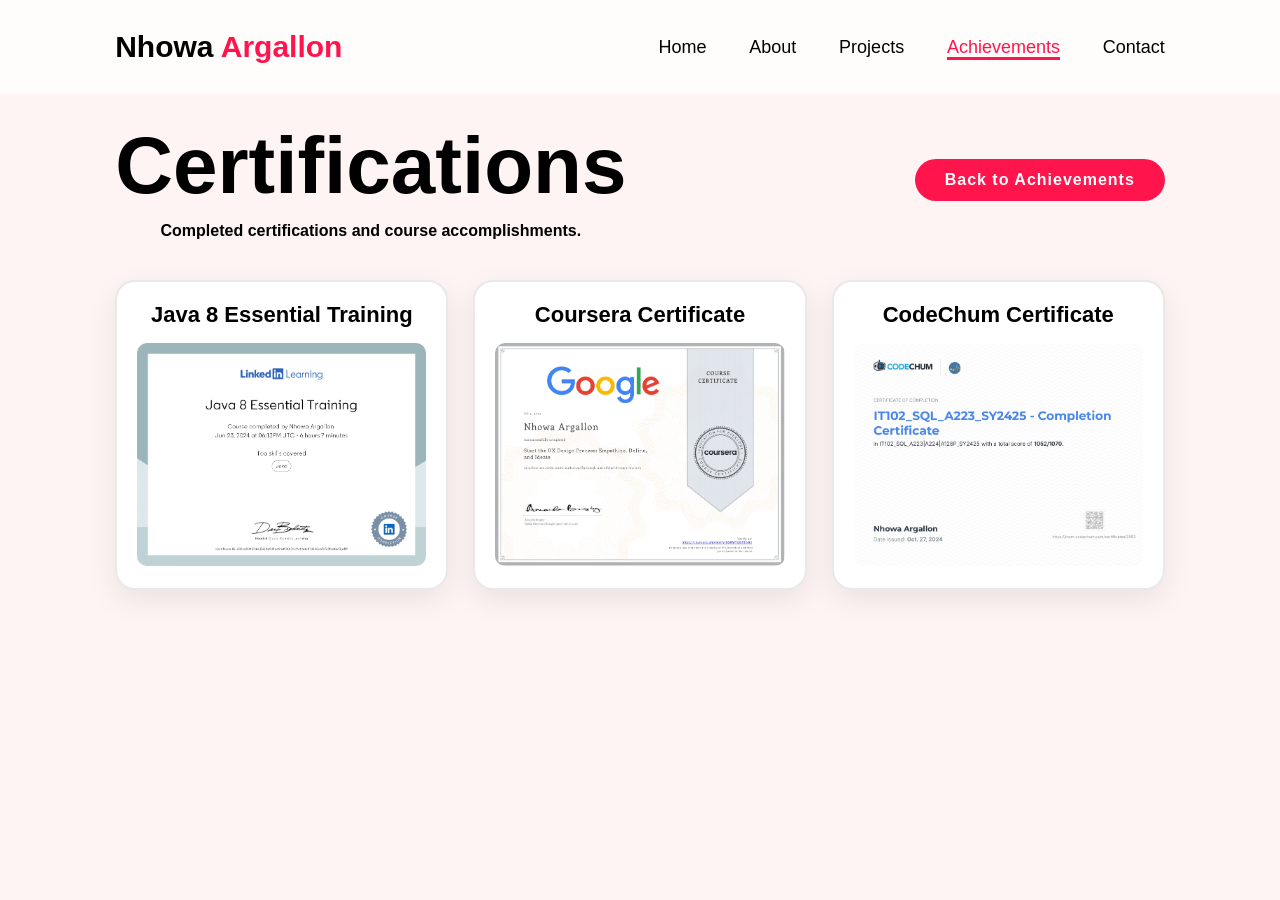
==== certifications.html @ 8a5cd334 "commit" ====
<!DOCTYPE html>
<html lang="en">
<head>
    <meta charset="UTF-8">
    <meta name="viewport" content="width=device-width, initial-scale=1.0">
    <title>Certifications</title>
    <link rel="stylesheet" href="style.css">
    <link href="https://unpkg.com/boxicons@2.1.4/css/boxicons.min.css" rel="stylesheet">
</head>
<body>
    <header class="header">
        <a href="index.html#achievements" class="logo">Nhowa <span>Argallon</span></a>
        <nav class="navbar">
            <a href="index.html#home">Home</a>
            <a href="index.html#about">About</a>
            <a href="index.html#projects">Projects</a>
            <a href="index.html#achievements" class="active">Achievements</a>
            <a href="index.html#contact">Contact</a>
        </nav>
    </header>

    <section class="gallery-page">
        <div class="gallery-header">
            <div>
                <h2 class="heading" style="font-weight:700;">Certifications</h2>
                <p style="font-size:1.6rem; margin-top:1rem; text-align:center; font-weight:600; font-family:'Poppins', sans-serif;">Completed certifications and course accomplishments.</p>
            </div>
            <a href="index.html#achievements" class="btn" style="font-family:'Poppins', sans-serif; font-weight:600;">Back to Achievements</a>
        </div>

        <div class="gallery-grid">
            <div class="gallery-card">
                <h3 style="font-family:'Poppins', sans-serif; font-weight:700;">Java 8 Essential Training</h3>
                <img class="lightbox-image" src="Certifications/ARGALLON - CertificateOfCompletion_Java 8 Essential Training_page-0001.jpg" alt="Java 8 essential training certificate">
            </div>
            <div class="gallery-card">
                <h3 style="font-family:'Poppins', sans-serif; font-weight:700;">Coursera Certificate</h3>
                <img class="lightbox-image" src="Certifications/Argallon Coursera certificate_page-0001.jpg" alt="Coursera certificate">
            </div>
            <div class="gallery-card">
                <h3 style="font-family:'Poppins', sans-serif; font-weight:700;">CodeChum Certificate</h3>
                <img class="lightbox-image" src="Certifications/codechum cert_page-0001.jpg" alt="CodeChum certificate">
            </div>
        </div>
    </section>

    <div id="imageLightbox" class="image-lightbox">
        <span class="image-lightbox-close">&times;</span>
        <img id="lightboxImage" src="" alt="Full view">
    </div>

    <script src="script.js"></script>
</body>
</html>
---- style.css ----
*{
   margin: 0;
   padding: 0;
   box-sizing: border-box;
   text-decoration: none;
   border: none;
   outline: none;
   scroll-behavior: smooth;
   font-family: "Poppins",
   sans-serif;
}
:root {
   --bg-color: #fcfcfc;
   --bg-color: #fff4f4;
   --text-color: black;
   --main-color: #ff154c;
}
html{
   font-size: 62.5%;
   overflow-x: hidden;
}
body{
   background: var(--bg-color);
   color: var(--text-color);
}
.header{
   position: fixed;
   top: 0;
   left: 0;
   width: 100%;
   padding: 3rem 9%;
   background: rgba(255, 255, 255, 0.7);
   backdrop-filter: blur(20px);
   display: flex;
   align-items: center;
   justify-content: space-between;
   z-index: 100;
}
.logo{
   font-size: 3rem;
   color: var(--text-color);
   font-weight: 800;
   cursor: pointer;
   transition: 0.3s ease;
}
.logo:hover{
   transform: scale(1.1);
}
span{
   color: var(--main-color);
}
.navbar a{
   font-size: 1.8rem;
   color:black;
   margin-left: 4rem;
   transition: 0.3s ease;
   border-bottom: 3px solid transparent;
}
.navbar a:hover,
.navbar a.active{
   color: var(--main-color);
   border-bottom: 3px solid var(--main-color);
}
#menu-icon{
   font-size: 3.6rem;
   color: var(--main-color);
   display: none;
}

section{
   min-height: 100vh;
   padding: 10rem 9% 10rem;
}
.home{
   display: flex;
   justify-content: center;
   align-items: center;
   gap: 8rem;
}
.home-circle-1{
   position: absolute;
   background-color: var(--main-color);
   border-radius: 50%;
   height: 30vw;
   width: 30vw;
   bottom: 10rem;
   right: 0;
   z-index: -1;
}
.home-circle-2{
   position: absolute;
   background-color: #ff2c5d;
   border-radius: 50%;
   width: 25vw;
   height: 25vw;
   margin: 0 auto;
   top: 0;
   right: 50px;
   z-index: -1;

}
.home-content h3{
   font-size: 3.2rem;
   font-weight: 700;
}
.home-content h3:nth-of-type(2){
   margin-bottom: 2rem;
   font-size: 5rem;
}
.home-content h1{
   font-size: 8rem;
   font-weight: 700;
   line-height: 1.3;
}
.home-img{
   display: grid;
   place-items: center;
   border-radius: 50%;
   border: 20px solid var(--main-color);
}
.home-img img{
   position: relative;
   background-color: white;
   border: 30px solid white;
   width: 32vw;
   border-radius: 50%;
   cursor: pointer;
}
.home-content p{
   font-size: 1.8rem;
   font-weight: 500;
   max-width: 650px;
}
.social-icons a{
   display: inline-flex;
   justify-content: center;
   align-items: center;
   width: 4.5rem;
   height: 4.5rem;
   background: transparent;
   font-size: 2.5rem;
   border: 0.2rem solid var(--main-color);
   border-radius: 50%;
   color: var(--main-color);
   margin: 3rem 1.5rem 3rem 0;
   transition: 0.3s ease;
}
.social-icons a:hover{
   color: white;
   transform: scale(1.3) translateY(-5px);
   background-color: var(--main-color);
}
.btn{
   display: inline-block;
   padding: 1rem 2.8rem;
   background: var(--main-color);
   border-radius: 4rem;
   font-size: 1.6rem;
   color: #fcfcfc;
   border: 2px solid transparent;
   letter-spacing: 0.1rem;
   font-weight: 600;
   transition: 0.3s ease;
   cursor: pointer;
}
.btn:hover{
   transform: scale(1.05);
   background: var(--bg-color);
   color: var(--main-color);
   border: 2px solid var(--main-color);
}
.about{
   display: flex;
   align-items: center;
   justify-content: center;
   gap: 10rem;
   background: var(--second-bg-color);
}
.about-circle{
   position:absolute;
   left: -150px;
   margin-top: 15rem;
   height: 40vw;
   width: 40vw;
   border-radius: 50%;
   background-color: var(--main-color);
}
.about-img{
   border-radius: 50%;
   display: grid;
   place-items: center;
   border: 20px solid var(--main-color);
}
.about-img img{
   position: relative;
   width: 30vw;
   border-radius: 50%;
   border: 50px solid white;
   cursor: pointer;
}
.heading{
   text-align: center;
   font-size: 8rem;
}
.about-content h2{
   text-align: left;
   line-height: 1.5;
}
.about-content h3{
   font-size: 2.6rem;
}
.about-content p{
   font-size: 1.6rem;
   margin: 2rem 0 3rem;
}
.timeline-section{
   min-height: 100vh;
   padding: 100px 15px;
   background: var(--bg-color);
}
.timeline-section h2{
   margin-bottom: 5rem;
}
.timeline-items{
   max-width: 1000px;
   margin: auto;
   display: flex;
   flex-wrap: wrap;
   position: relative;
}
.timeline-items::before{
   content: '';
   position:absolute;
   width: 5px;
   height: 100%;
   background-color: var(--main-color);
   left: calc(50% - 1px);
}
.timeline-item{
   margin-bottom: 40px;
   width: 100%;
   position: relative;
}
.timeline-item:last-child{
   margin-bottom: 0;
}
.timeline-item:nth-child(odd){
   padding-right: calc(50% + 30px);
   text-align: right;
}
.timeline-item:nth-child(even){
   padding-left: calc(50% + 30px);
}
.timeline-dot{
   height: 21px;
   width: 21px;
   background-color: var(--main-color);
   position: absolute;
   left: calc(50% - 8px);
   border-radius: 50%;
   top: 10px;
}
.timeline-date{
   font-size: 20px;
   font-weight: 800;
   color: white;
   margin: 6px 0 15px;
}
.timeline-content{
   background-color: var(--main-color);
   backdrop-filter: blur(20px);
   border: 1px solid rgba(224, 224, 224, 0.25);
   padding:30px;
   border-radius: 1em;
   cursor: pointer;
   transition: 0.3s ease;
}
.timeline-content:hover{
   transform: scale(1.05);
}
.timeline-content h3{
   font-size: 20px;
   color: white;
   margin: 0 0 10px;
   text-transform: capitalize;
   font-weight: 500;
}
.timeline-content img {
   width: 100%; /* Makes images responsive */
   max-width: 600px; /* Adjust as needed */
   display: block;
   margin: 10px auto; /* Centers the images */
   border-radius: 10px; /* Optional: Adds rounded corners */
}

.project-card{
   cursor: pointer;
}

.project-modal{
   position: fixed;
   inset: 0;
   background: rgba(0, 0, 0, 0.7);
   display: none;
   align-items: center;
   justify-content: center;
   padding: 2rem;
   z-index: 200;
   backdrop-filter: blur(6px);
}

.project-modal.active{
   display: flex;
   animation: modalFadeIn 0.25s ease;
}

.project-modal-content{
   background: white;
   width: min(90vw, 700px);
   max-height: 90vh;
   overflow-y: auto;
   border-radius: 1.5rem;
   padding: 2rem;
   position: relative;
   box-shadow: 0 20px 40px rgba(0,0,0,0.22);
   transform: translateY(20px);
   animation: modalSlideUp 0.3s ease forwards;
}

.project-modal-close{
   position: absolute;
   top: 1rem;
   right: 1.2rem;
   font-size: 2.5rem;
   cursor: pointer;
   color: var(--main-color);
}

.project-modal-content h3{
   font-size: 2.4rem;
   margin-bottom: 1rem;
}

.project-modal-content img{
   width: 100%;
   border-radius: 1rem;
   margin: 1rem 0;
}

.project-modal-content p{
   font-size: 1.6rem;
   color: #333;
   line-height: 1.7;
}

.project-card:hover{
   transform: translateY(-4px) scale(1.01);
   box-shadow: 0 18px 30px rgba(0,0,0,0.1);
}

@keyframes modalFadeIn {
   from { opacity: 0; }
   to { opacity: 1; }
}

@keyframes modalSlideUp {
   from { transform: translateY(25px); opacity: 0; }
   to { transform: translateY(0); opacity: 1; }
}

.achievements h2{
   margin-bottom:8rem;
}
.achievements-container{
   display: flex;
   align-items: center;
   justify-content: center;
   flex-wrap: wrap;
   gap: 2rem;
}
.achievements-container .achievements-box{
   flex: 1 1 40rem;
   display: flex;
   flex-direction: column;
   align-items: center;
   justify-content: center;
   background: white;
   padding: 3rem 2rem 4rem;
   height: 500px;
   border-radius: 2rem;
   text-align: center;
   border: 0.2rem solid rgb(224, 224, 224);
   cursor: pointer;
   transition: 0.4s ease;
}
.achievements-container .achievements-box:hover{
   border-color: var(--main-color);
   transform: scale(1.02);
   background-color: white;
   color:black; 
}
.achievements-box i{
   font-size: 7rem;
   margin-bottom:2rem;
   color: var(--main-color);
}
.achievements-box h3{
   font-size: 2.6rem;
}
.achievements-box p{
   font-size: 1.6rem;
   margin: 1 rem 0 3rem;
}

.gallery-page{
   min-height: 100vh;
   padding: 12rem 9% 8rem;
}

.gallery-header{
   display: flex;
   align-items: center;
   justify-content: space-between;
   gap: 2rem;
   flex-wrap: wrap;
   margin-bottom: 4rem;
}

.gallery-grid{
   display: grid;
   grid-template-columns: repeat(auto-fit, minmax(280px, 1fr));
   gap: 2.5rem;
}

.gallery-card{
   background: white;
   border-radius: 2rem;
   padding: 2rem;
   border: 0.2rem solid #e9e9e9;
   box-shadow: 0 10px 30px rgba(0, 0, 0, 0.08);
   transition: 0.3s ease;
}

.gallery-card:hover{
   transform: translateY(-6px);
   border-color: var(--main-color);
}

.gallery-card h3{
   font-size: 2.2rem;
   margin-bottom: 1.5rem;
   text-align: center;
   color: var(--text-color);
}

.gallery-card img{
   width: 100%;
   border-radius: 1rem;
   object-fit: cover;
   max-height: 480px;
   cursor: zoom-in;
}

.image-lightbox{
   position: fixed;
   inset: 0;
   background: rgba(0, 0, 0, 0.9);
   display: none;
   align-items: center;
   justify-content: center;
   z-index: 300;
   padding: 2rem;
   backdrop-filter: blur(8px);
}

.image-lightbox.active{
   display: flex;
}

.image-lightbox img{
   max-width: 100%;
   max-height: 90vh;
   object-fit: contain;
   border-radius: 1.2rem;
   box-shadow: 0 20px 45px rgba(0, 0, 0, 0.3);
}

.image-lightbox-close{
   position: absolute;
   top: 2rem;
   right: 2.5rem;
   font-size: 3rem;
   color: white;
   cursor: pointer;
}

::-webkit-scrollbar{
   width: 15px;
}
::-webkit-scrollbar-thumb{
   background-color: var(--main-color);
}
::-webkit-scrollbar-track{
   background: white;
   width: 50px;
}
.contact{
   background-color: var(--second-bg-color);
}
.contact h2{
   margin-bottom: 3rem;
}
.contact form{
   max-width: 70rem;
   margin: 1rem auto;
   text-align: center;
   margin-bottom: 3rem;
}

.form-alert{
   max-width: 70rem;
   margin: 0 auto 1.5rem;
   padding: 1.2rem 1.5rem;
   border-radius: 1rem;
   display: none;
   font-size: 1.5rem;
   font-weight: 600;
}

.form-alert.success{
   display: block;
   background: #e8f8ee;
   color: #137d3b;
   border: 1px solid #a9e2bf;
}

.form-alert.error{
   display: block;
   background: #fdeaea;
   color: #b42318;
   border: 1px solid #f3b0a9;
}

.contact form .input-box{
   display: flex;
   justify-content: center;
   flex-wrap: wrap;
}
.contact form .input-box input,
.contact form textarea{
   width: 100%;
   padding: 1.5rem;
   font-size: 1.6rem;
   color: var(--text-color);
   background: var(--bg-color);
   border-radius: 0.8rem;
   border: 2px solid var(--main-color);
   margin: 1rem 0;
   resize: none;
}
.contact form .btn{
   margin-top: 2rem;
}
.footer{
   position: relative;
   bottom: 0;
   width: 100%;
   padding: 40px 0;
   background-color: var(--main-color);
}
.footer .social{
   text-align: center;
   padding-bottom: 25px;
   color: white;
}
.footer .social a{
   font-size: 25px;
   color: white;
   border: 2px solid white;
   width: 42px;
   height: 42px;
   line-height: 42px;
   display: inline-block;
   text-align: center;
   border-radius: 50%;
   margin: 0 10px;
   transition: 0.3s ease-in-out;
}
.footer .social a:hover{
   transform: scale(1.2)translate(-10px);
   background-color: white;
   color: var(--main-color);
}
.footer ul{
   margin-top: 0;
   padding: 0;
   font-size: 18px;
   line-height: 1.6;
   margin-bottom: 0;
   text-align: center;
}
.footer ul li a{
   color: white;
   border-bottom: 3px solid transparent;
   transition: 0.3s ease;
}
.footer ul li a:hover{
   border-bottom: 3px solid white;
}
.footer ul li{
   display: inline-block;
   padding: 0 15px;
}
.footer .copyright{
   margin-top: 50px;
   text-align: center;
   font-size: 16px;
   color: white;
}
@media(max-width:1200px){
   html{
      font-size: 55%;
   }
   .home-circle-1{
      bottom: 5rem;
      width: 35vw;
      height: 35vw;
   }
   .home-circle-2{
      top: 5rem;
      width: 30vw;
      height: 30vw;
   }
}
@media(max-width:991px){
   header{
      padding: 2rem 3%;
   }
   section{
      padding: 10rem 3% 2rem;
   }
   .achievements{
      padding-bottom: 7rem;
   }
   .footer{
      padding: 2rem 3%;
   }
}
@media(max-width:895px){
   #menu-icon{
      display: block;
      cursor: pointer;
      z-index: 101;
   }
   .navbar{
      position: absolute;
      top: 100%;
      right: 0;
      width: min(70vw, 260px);
      padding: 1.5rem 2rem;
      background: white;
      border-left: 2px solid var(--main-color);
      border-bottom: 2px solid var(--main-color);
      border-bottom-left-radius: 2rem;
      box-shadow: 0 12px 24px rgba(0,0,0,0.08);
      display: none;
   }
   .navbar.active{
      display: block;
   }
   .navbar a{
      display: block;
      color: black;
      font-size: 2rem;
      margin: 1.5rem 0;
      padding-bottom: 0.4rem;
   }
   .navbar a:hover{
      color: black;
   }
   .home{
      flex-direction: column-reverse;
      margin: 5rem 4rem;
   }
   .home-circle-1{
      width: 45vw;
      height: 45vw;
      top: 50rem;
   }
   .home-circle-2{
      width: 55vw;
      height: 55vw;
      top: 10rem;
   }
   .home-img{
      display: grid;
      border: none;
      border-radius: 50%;
   }
   .home-content h3{
      font-size: 2.6rem;
   }
   .home-circle-1 h1{
      font-size: 5rem;
   }
   .home-img img{
      width: 70vw;
      margin-top: 4rem;
      border: 25px solid var(--main-color);
   }
   .about{
      flex-direction: column-reverse;
   }
   .about-circle{
      height:50vw;
      width: 50vw;
   }
   .about-content{
      margin: 1rem 4rem;
   }
   .about-img{
      border: none;
   }
   .about img{
      width: 70vw;
      margin-top: 1rem;
      border: none;
      margin-bottom: 3rem;
      border: 25px solid #ff2c5d;
   }
   .services h2{
      margin-bottom: 3rem;
   }
   .timeline-items::before{
      left: 7px;
   }
   .timeline-item:nth-child(odd){
      padding-right: 0;
      text-align: left;
   }
   .timeline-item:nth-child(odd),
   .timeline-item:nth-child(even){
      padding-left: 37px;
   }
   .timeline-dot{
      left:0;
   }
}
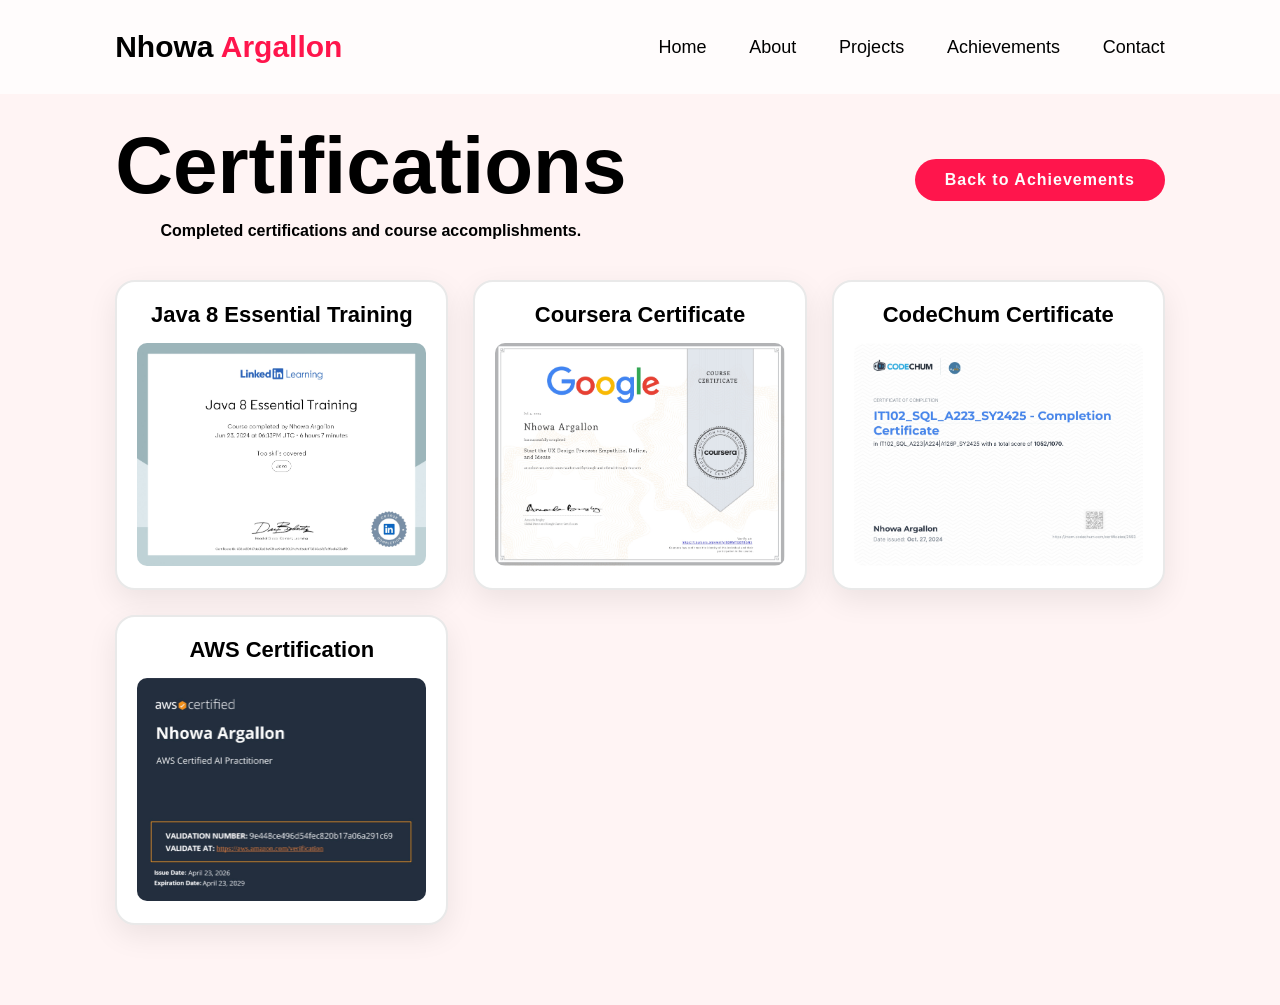
==== commit 7f250408: "added new cert" ====
--- a/certifications.html
+++ b/certifications.html
@@ -41,6 +41,10 @@
                 <h3 style="font-family:'Poppins', sans-serif; font-weight:700;">CodeChum Certificate</h3>
                 <img class="lightbox-image" src="Certifications/codechum cert_page-0001.jpg" alt="CodeChum certificate">
             </div>
+            <div class="gallery-card">
+                <h3 style="font-family:'Poppins', sans-serif; font-weight:700;">AWS Certification</h3>
+                <img class="lightbox-image" src="Certifications/awscert.jpg" alt="AWS certification">
+            </div>
         </div>
     </section>
 
